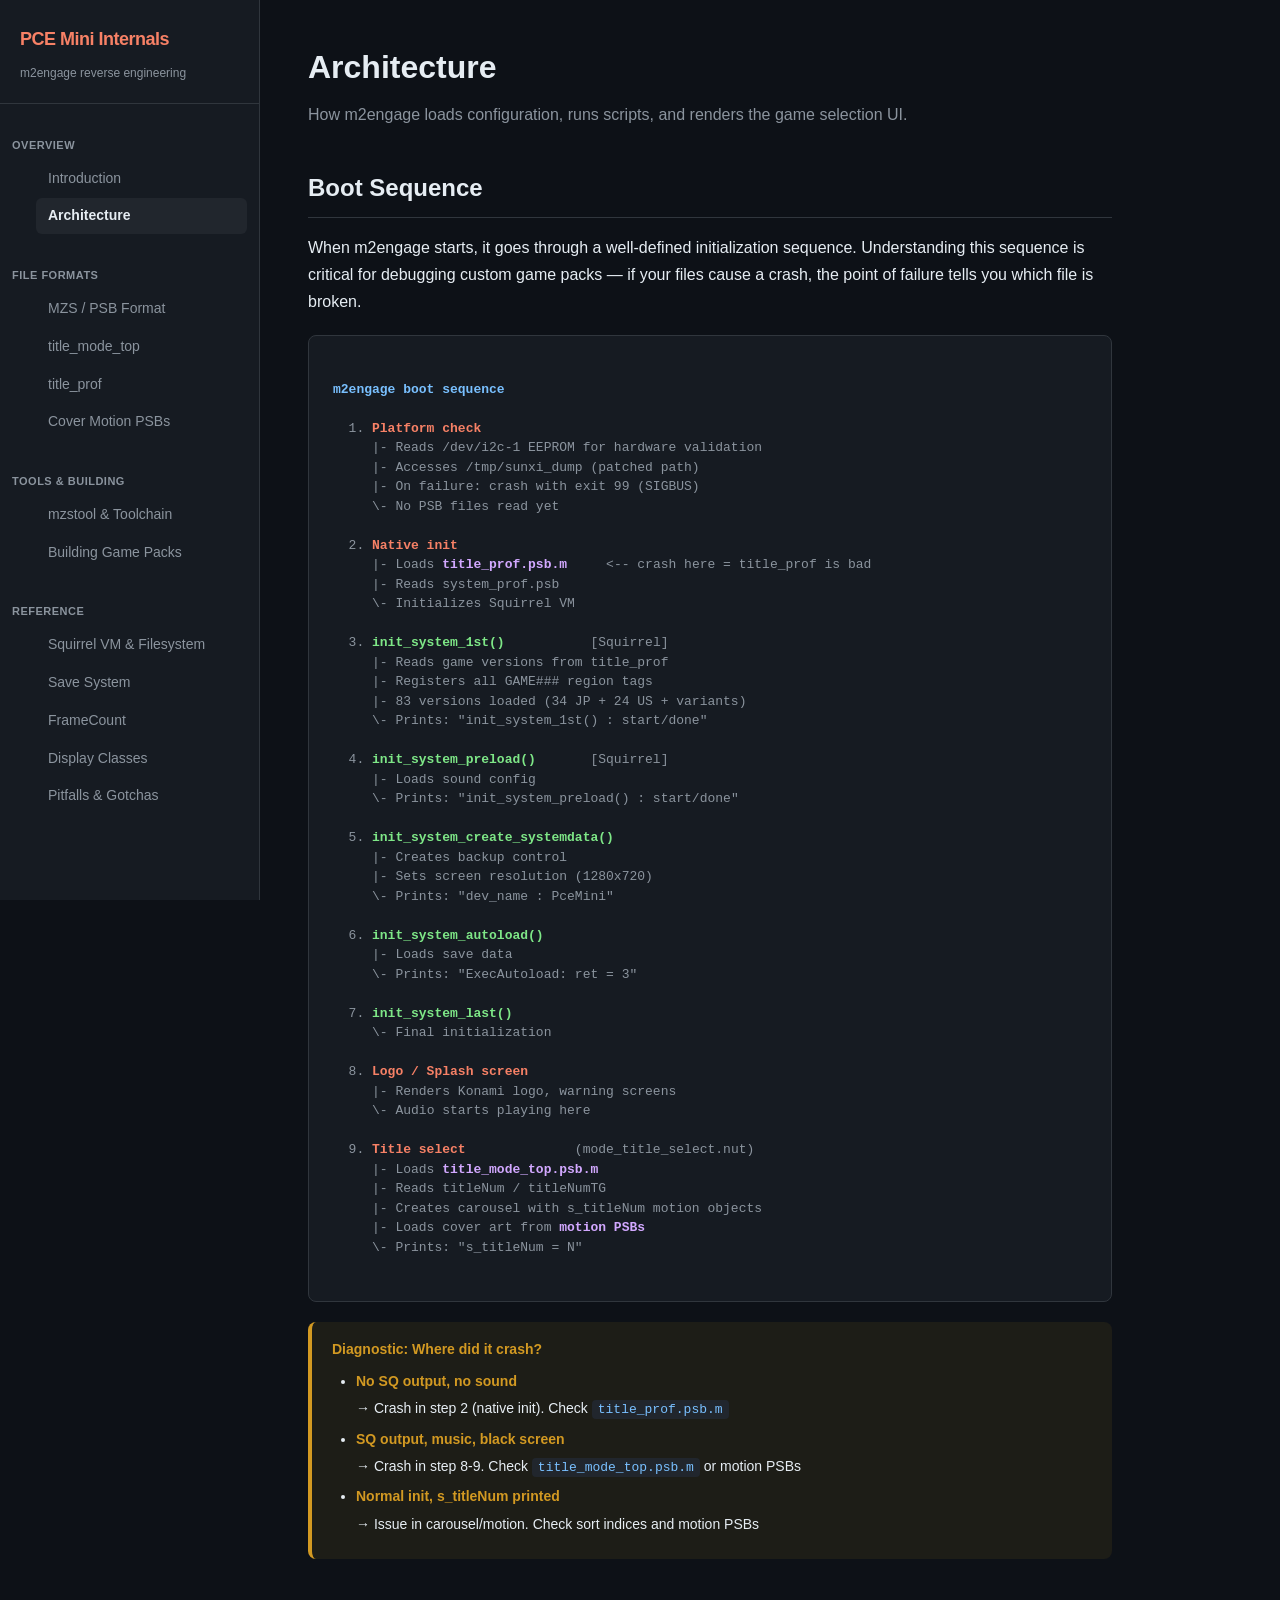
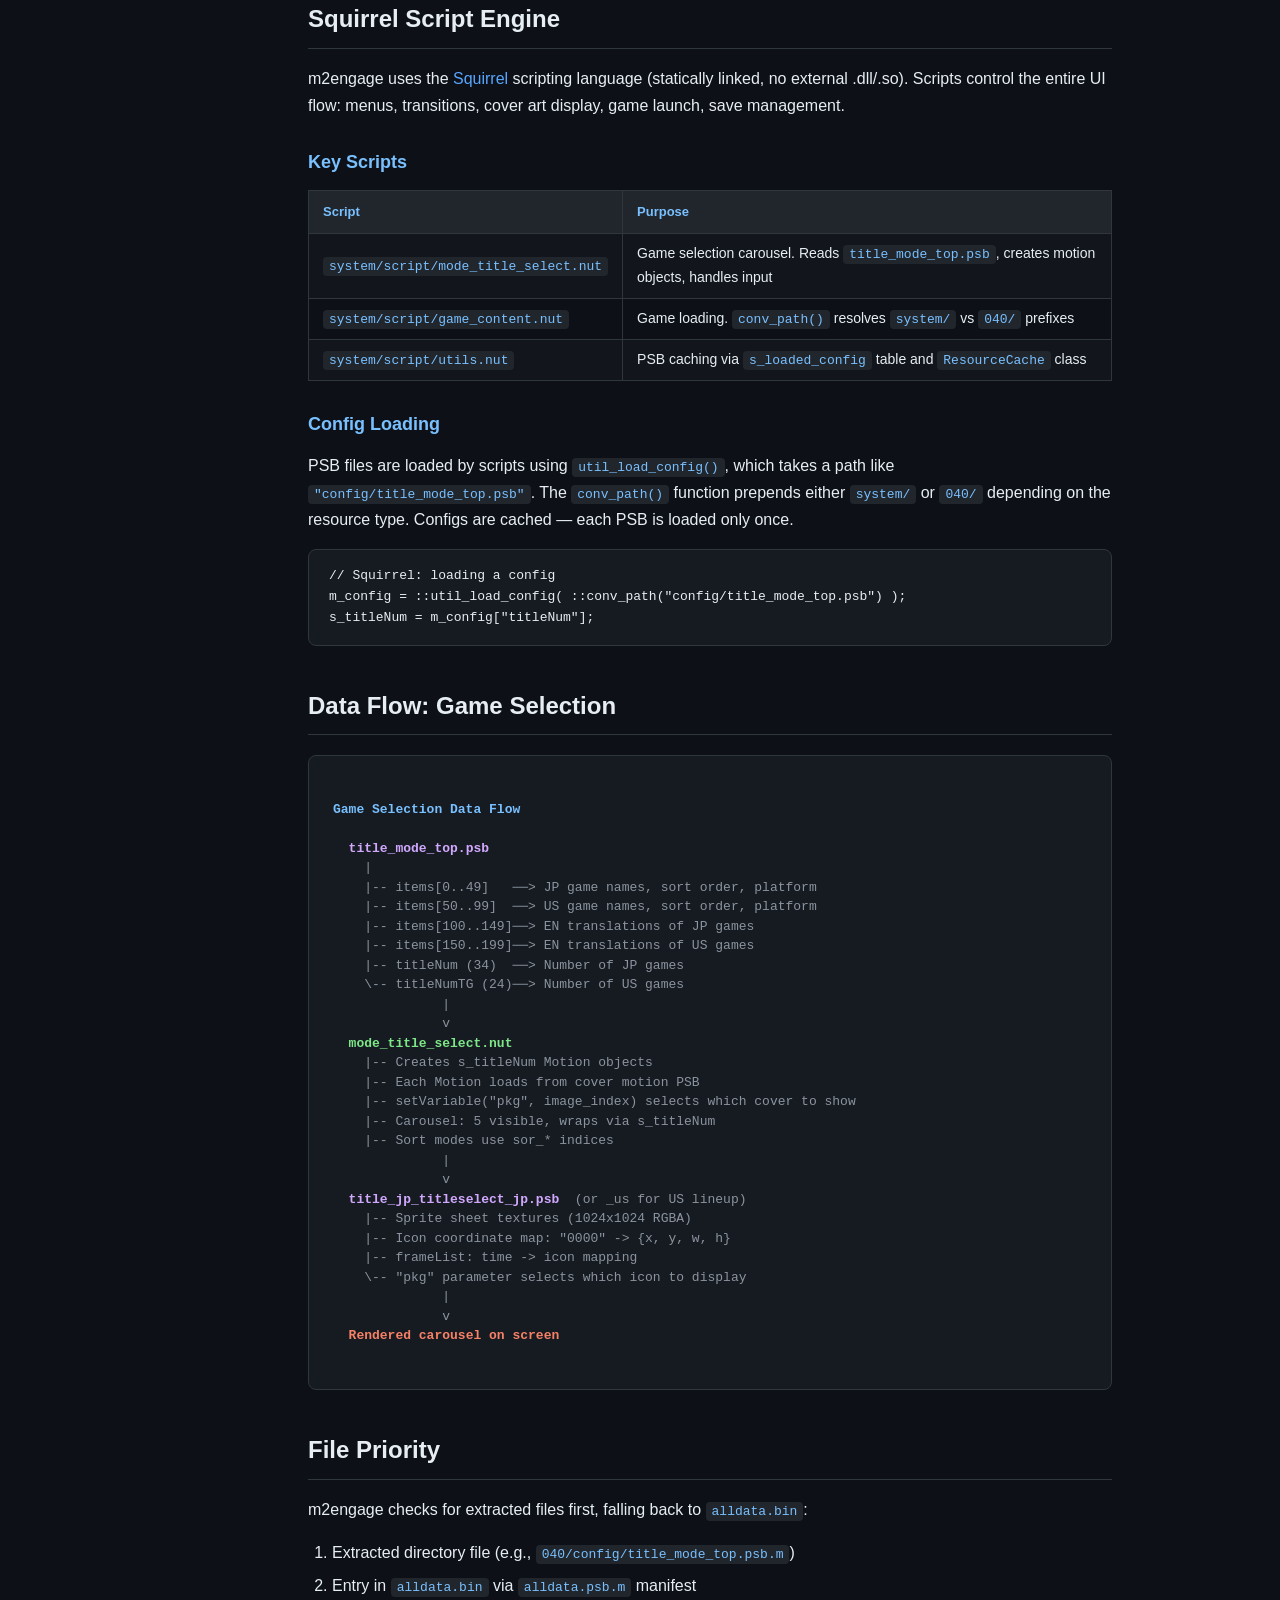
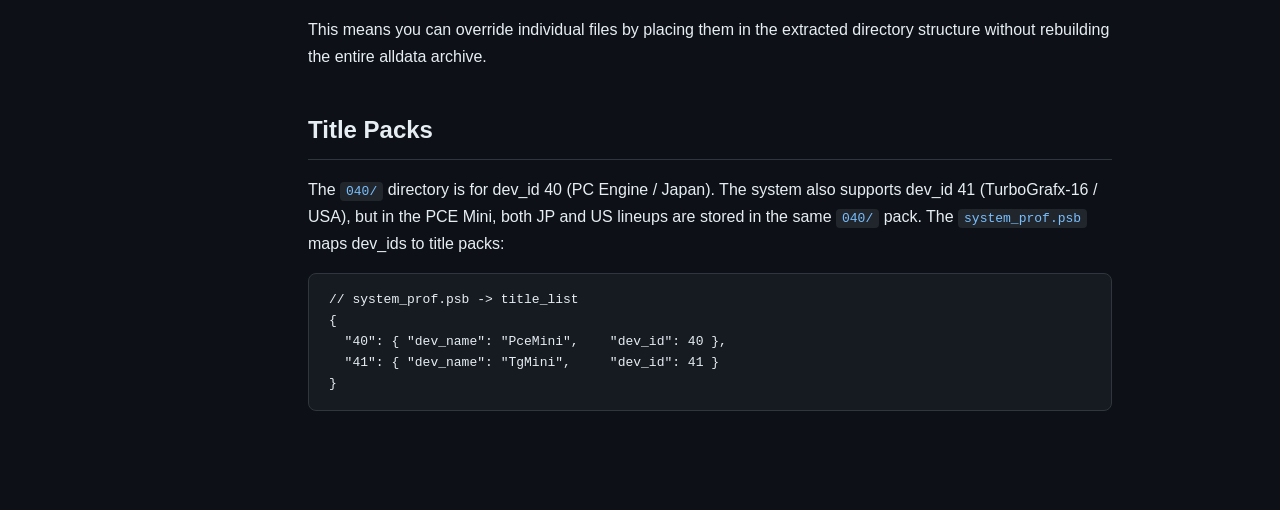
==== architecture.html @ 925ff39e "Initial commit: PC Engine Mini technical documentation" ====
<!DOCTYPE html>
<html lang="en">
<head>
  <meta charset="UTF-8">
  <meta name="viewport" content="width=device-width, initial-scale=1.0">
  <title>Architecture - PCE Mini Internals</title>
  <link rel="stylesheet" href="style.css">
</head>
<body>
  <nav>
    <div class="logo">
      <h1>PCE Mini Internals</h1>
      <div class="subtitle">m2engage reverse engineering</div>
    </div>
    <div class="section-label">Overview</div>
    <ul>
      <li><a href="index.html">Introduction</a></li>
      <li><a href="architecture.html" class="active">Architecture</a></li>
    </ul>
    <div class="section-label">File Formats</div>
    <ul>
      <li><a href="mzs-format.html">MZS / PSB Format</a></li>
      <li><a href="title-mode-top.html">title_mode_top</a></li>
      <li><a href="title-prof.html">title_prof</a></li>
      <li><a href="cover-motion.html">Cover Motion PSBs</a></li>
    </ul>
    <div class="section-label">Tools &amp; Building</div>
    <ul>
      <li><a href="tools.html">mzstool &amp; Toolchain</a></li>
      <li><a href="building.html">Building Game Packs</a></li>
    </ul>
    <div class="section-label">Reference</div>
    <ul>
      <li><a href="squirrel-vm.html">Squirrel VM &amp; Filesystem</a></li>
      <li><a href="save-system.html">Save System</a></li>
      <li><a href="framecount.html">FrameCount</a></li>
      <li><a href="display-classes.html">Display Classes</a></li>
      <li><a href="pitfalls.html">Pitfalls &amp; Gotchas</a></li>
    </ul>
  </nav>

  <main>
    <h1>Architecture</h1>
    <p class="page-desc">
      How m2engage loads configuration, runs scripts, and renders the game selection UI.
    </p>

    <h2>Boot Sequence</h2>
    <p>
      When m2engage starts, it goes through a well-defined initialization sequence.
      Understanding this sequence is critical for debugging custom game packs &mdash;
      if your files cause a crash, the point of failure tells you which file is broken.
    </p>

    <div class="diagram">
<span class="hl-blue">m2engage boot sequence</span>

  1. <span class="highlight">Platform check</span>
     |- Reads /dev/i2c-1 EEPROM for hardware validation
     |- Accesses /tmp/sunxi_dump (patched path)
     |- On failure: crash with exit 99 (SIGBUS)
     \- <span class="hl-dim">No PSB files read yet</span>

  2. <span class="highlight">Native init</span>
     |- Loads <span class="hl-purple">title_prof.psb.m</span>     <span class="hl-dim">&lt;-- crash here = title_prof is bad</span>
     |- Reads system_prof.psb
     \- Initializes Squirrel VM

  3. <span class="hl-green">init_system_1st()</span>           <span class="hl-dim">[Squirrel]</span>
     |- Reads game versions from title_prof
     |- Registers all GAME### region tags
     |- 83 versions loaded (34 JP + 24 US + variants)
     \- <span class="hl-dim">Prints: "init_system_1st() : start/done"</span>

  4. <span class="hl-green">init_system_preload()</span>       <span class="hl-dim">[Squirrel]</span>
     |- Loads sound config
     \- <span class="hl-dim">Prints: "init_system_preload() : start/done"</span>

  5. <span class="hl-green">init_system_create_systemdata()</span>
     |- Creates backup control
     |- Sets screen resolution (1280x720)
     \- <span class="hl-dim">Prints: "dev_name : PceMini"</span>

  6. <span class="hl-green">init_system_autoload()</span>
     |- Loads save data
     \- <span class="hl-dim">Prints: "ExecAutoload: ret = 3"</span>

  7. <span class="hl-green">init_system_last()</span>
     \- Final initialization

  8. <span class="highlight">Logo / Splash screen</span>
     |- Renders Konami logo, warning screens
     \- <span class="hl-dim">Audio starts playing here</span>

  9. <span class="highlight">Title select</span>              <span class="hl-dim">(mode_title_select.nut)</span>
     |- Loads <span class="hl-purple">title_mode_top.psb.m</span>
     |- Reads titleNum / titleNumTG
     |- Creates carousel with s_titleNum motion objects
     |- Loads cover art from <span class="hl-purple">motion PSBs</span>
     \- <span class="hl-dim">Prints: "s_titleNum = N"</span>
    </div>

    <div class="box box-warning">
      <strong>Diagnostic: Where did it crash?</strong>
      <ul style="margin-top:8px; margin-bottom:0">
        <li><strong>No SQ output, no sound</strong> &rarr; Crash in step 2 (native init). Check <code>title_prof.psb.m</code></li>
        <li><strong>SQ output, music, black screen</strong> &rarr; Crash in step 8-9. Check <code>title_mode_top.psb.m</code> or motion PSBs</li>
        <li><strong>Normal init, s_titleNum printed</strong> &rarr; Issue in carousel/motion. Check sort indices and motion PSBs</li>
      </ul>
    </div>

    <h2>Squirrel Script Engine</h2>
    <p>
      m2engage uses the <a href="http://squirrel-lang.org/">Squirrel</a> scripting language
      (statically linked, no external .dll/.so). Scripts control the entire UI flow:
      menus, transitions, cover art display, game launch, save management.
    </p>

    <h3>Key Scripts</h3>
    <table>
      <tr><th>Script</th><th>Purpose</th></tr>
      <tr>
        <td><code>system/script/mode_title_select.nut</code></td>
        <td>Game selection carousel. Reads <code>title_mode_top.psb</code>, creates motion objects, handles input</td>
      </tr>
      <tr>
        <td><code>system/script/game_content.nut</code></td>
        <td>Game loading. <code>conv_path()</code> resolves <code>system/</code> vs <code>040/</code> prefixes</td>
      </tr>
      <tr>
        <td><code>system/script/utils.nut</code></td>
        <td>PSB caching via <code>s_loaded_config</code> table and <code>ResourceCache</code> class</td>
      </tr>
    </table>

    <h3>Config Loading</h3>
    <p>
      PSB files are loaded by scripts using <code>util_load_config()</code>, which takes
      a path like <code>"config/title_mode_top.psb"</code>. The <code>conv_path()</code>
      function prepends either <code>system/</code> or <code>040/</code> depending on
      the resource type. Configs are cached &mdash; each PSB is loaded only once.
    </p>
    <pre><code>// Squirrel: loading a config
m_config = ::util_load_config( ::conv_path("config/title_mode_top.psb") );
s_titleNum = m_config["titleNum"];</code></pre>

    <h2>Data Flow: Game Selection</h2>

    <div class="diagram">
<span class="hl-blue">Game Selection Data Flow</span>

  <span class="hl-purple">title_mode_top.psb</span>
    |
    |-- items[0..49]   ──> JP game names, sort order, platform
    |-- items[50..99]  ──> US game names, sort order, platform
    |-- items[100..149]──> EN translations of JP games
    |-- items[150..199]──> EN translations of US games
    |-- titleNum (34)  ──> Number of JP games
    \-- titleNumTG (24)──> Number of US games
              |
              v
  <span class="hl-green">mode_title_select.nut</span>
    |-- Creates s_titleNum Motion objects
    |-- Each Motion loads from cover motion PSB
    |-- setVariable("pkg", image_index) selects which cover to show
    |-- Carousel: 5 visible, wraps via s_titleNum
    |-- Sort modes use sor_* indices
              |
              v
  <span class="hl-purple">title_jp_titleselect_jp.psb</span>  (or _us for US lineup)
    |-- Sprite sheet textures (1024x1024 RGBA)
    |-- Icon coordinate map: "0000" -> {x, y, w, h}
    |-- frameList: time -> icon mapping
    \-- "pkg" parameter selects which icon to display
              |
              v
  <span class="highlight">Rendered carousel on screen</span>
    </div>

    <h2>File Priority</h2>
    <p>
      m2engage checks for extracted files first, falling back to <code>alldata.bin</code>:
    </p>
    <ol>
      <li>Extracted directory file (e.g., <code>040/config/title_mode_top.psb.m</code>)</li>
      <li>Entry in <code>alldata.bin</code> via <code>alldata.psb.m</code> manifest</li>
    </ol>
    <p>
      This means you can override individual files by placing them in the extracted directory
      structure without rebuilding the entire alldata archive.
    </p>

    <h2>Title Packs</h2>
    <p>
      The <code>040/</code> directory is for dev_id 40 (PC Engine / Japan). The system
      also supports dev_id 41 (TurboGrafx-16 / USA), but in the PCE Mini, both JP and US
      lineups are stored in the same <code>040/</code> pack. The <code>system_prof.psb</code>
      maps dev_ids to title packs:
    </p>
    <pre><code>// system_prof.psb -> title_list
{
  "40": { "dev_name": "PceMini",    "dev_id": 40 },
  "41": { "dev_name": "TgMini",     "dev_id": 41 }
}</code></pre>
  </main>
</body>
</html>
---- style.css ----
/* === PCE Mini Internals Documentation === */

:root {
  --bg: #0d1117;
  --bg-secondary: #161b22;
  --bg-tertiary: #21262d;
  --border: #30363d;
  --text: #e6edf3;
  --text-muted: #8b949e;
  --accent: #f78166;
  --accent2: #7ee787;
  --accent3: #79c0ff;
  --accent4: #d2a8ff;
  --link: #58a6ff;
  --warning: #d29922;
  --danger: #f85149;
  --success: #3fb950;
  --pce-red: #e44;
  --pce-orange: #f78166;
}

* { box-sizing: border-box; margin: 0; padding: 0; }

body {
  font-family: -apple-system, BlinkMacSystemFont, 'Segoe UI', Helvetica, Arial, sans-serif;
  background: var(--bg);
  color: var(--text);
  line-height: 1.7;
  display: flex;
  min-height: 100vh;
}

/* --- Navigation --- */
nav {
  position: fixed;
  top: 0;
  left: 0;
  width: 260px;
  height: 100vh;
  background: var(--bg-secondary);
  border-right: 1px solid var(--border);
  padding: 24px 0;
  overflow-y: auto;
  z-index: 100;
}

nav .logo {
  padding: 0 20px 20px;
  border-bottom: 1px solid var(--border);
  margin-bottom: 16px;
}

nav .logo h1 {
  font-size: 18px;
  color: var(--accent);
  font-weight: 700;
  letter-spacing: -0.5px;
}

nav .logo .subtitle {
  font-size: 12px;
  color: var(--text-muted);
  margin-top: 4px;
}

nav ul {
  list-style: none;
  padding: 0 12px;
}

nav ul li {
  margin-bottom: 2px;
}

nav ul li a {
  display: block;
  padding: 6px 12px;
  color: var(--text-muted);
  text-decoration: none;
  font-size: 14px;
  border-radius: 6px;
  transition: all 0.15s;
}

nav ul li a:hover {
  color: var(--text);
  background: var(--bg-tertiary);
}

nav ul li a.active {
  color: var(--text);
  background: var(--bg-tertiary);
  font-weight: 600;
}

nav .section-label {
  font-size: 11px;
  font-weight: 700;
  text-transform: uppercase;
  color: var(--text-muted);
  padding: 16px 12px 6px;
  letter-spacing: 0.5px;
}

/* --- Main Content --- */
main {
  margin-left: 260px;
  flex: 1;
  max-width: 900px;
  padding: 40px 48px 80px;
}

h1 {
  font-size: 32px;
  font-weight: 700;
  margin-bottom: 8px;
  color: var(--text);
}

h1 .tag {
  display: inline-block;
  font-size: 12px;
  padding: 2px 8px;
  border-radius: 12px;
  background: var(--accent);
  color: var(--bg);
  vertical-align: middle;
  margin-left: 8px;
  font-weight: 600;
}

.page-desc {
  color: var(--text-muted);
  font-size: 16px;
  margin-bottom: 32px;
  line-height: 1.6;
}

h2 {
  font-size: 24px;
  font-weight: 600;
  margin-top: 40px;
  margin-bottom: 16px;
  padding-bottom: 8px;
  border-bottom: 1px solid var(--border);
  color: var(--text);
}

h3 {
  font-size: 18px;
  font-weight: 600;
  margin-top: 28px;
  margin-bottom: 12px;
  color: var(--accent3);
}

h4 {
  font-size: 15px;
  font-weight: 600;
  margin-top: 20px;
  margin-bottom: 8px;
  color: var(--accent4);
}

p {
  margin-bottom: 16px;
  color: var(--text);
}

a { color: var(--link); text-decoration: none; }
a:hover { text-decoration: underline; }

/* --- Code --- */
code {
  font-family: 'SF Mono', 'Fira Code', 'Cascadia Code', monospace;
  background: var(--bg-tertiary);
  padding: 2px 6px;
  border-radius: 4px;
  font-size: 13px;
  color: var(--accent3);
}

pre {
  background: var(--bg-secondary);
  border: 1px solid var(--border);
  border-radius: 8px;
  padding: 16px 20px;
  margin-bottom: 20px;
  overflow-x: auto;
  font-size: 13px;
  line-height: 1.6;
}

pre code {
  background: none;
  padding: 0;
  color: var(--text);
}

/* --- Tables --- */
table {
  width: 100%;
  border-collapse: collapse;
  margin-bottom: 24px;
  font-size: 14px;
}

th {
  background: var(--bg-tertiary);
  border: 1px solid var(--border);
  padding: 10px 14px;
  text-align: left;
  font-weight: 600;
  color: var(--accent3);
  font-size: 13px;
}

td {
  border: 1px solid var(--border);
  padding: 8px 14px;
  color: var(--text);
}

tr:nth-child(even) td {
  background: rgba(255,255,255,0.02);
}

tr.highlight-row td {
  background: rgba(248, 81, 73, 0.1);
  font-weight: 600;
}

/* --- Diagrams / Illustrations --- */
.diagram {
  background: var(--bg-secondary);
  border: 1px solid var(--border);
  border-radius: 8px;
  padding: 24px;
  margin: 20px 0;
  overflow-x: auto;
  white-space: pre-wrap;
  font-family: 'SF Mono', monospace;
  font-size: 13px;
  line-height: 1.5;
  color: var(--text-muted);
}

.diagram .highlight { color: var(--accent); font-weight: 700; }
.diagram .hl-green { color: var(--accent2); font-weight: 700; }
.diagram .hl-blue { color: var(--accent3); font-weight: 700; }
.diagram .hl-purple { color: var(--accent4); font-weight: 700; }
.diagram .hl-dim { color: var(--text-muted); }

/* --- Info boxes --- */
.box {
  border-radius: 8px;
  padding: 16px 20px;
  margin: 20px 0;
  border-left: 4px solid;
  font-size: 14px;
}

.box-info {
  background: rgba(56, 139, 253, 0.08);
  border-color: var(--accent3);
}

.box-warning {
  background: rgba(210, 169, 34, 0.08);
  border-color: var(--warning);
}

.box-danger {
  background: rgba(248, 81, 73, 0.08);
  border-color: var(--danger);
}

.box-success {
  background: rgba(63, 185, 80, 0.08);
  border-color: var(--success);
}

.box strong {
  display: block;
  margin-bottom: 4px;
}

.box-warning strong { color: var(--warning); }
.box-danger strong { color: var(--danger); }
.box-info strong { color: var(--accent3); }
.box-success strong { color: var(--success); }

/* --- Lists --- */
ul, ol {
  margin: 0 0 16px 24px;
}

li {
  margin-bottom: 6px;
}

/* --- Inline badges --- */
.badge {
  display: inline-block;
  font-size: 11px;
  font-weight: 600;
  padding: 1px 7px;
  border-radius: 10px;
  vertical-align: middle;
}

.badge-jp { background: #e44; color: #fff; }
.badge-us { background: #38a; color: #fff; }
.badge-en { background: #7a5; color: #fff; }
.badge-dummy { background: var(--bg-tertiary); color: var(--text-muted); border: 1px solid var(--border); }
.badge-file { background: var(--accent4); color: var(--bg); }
.badge-key { background: var(--accent); color: var(--bg); }

/* --- Grid layout for cards --- */
.card-grid {
  display: grid;
  grid-template-columns: 1fr 1fr;
  gap: 16px;
  margin: 20px 0;
}

.card {
  background: var(--bg-secondary);
  border: 1px solid var(--border);
  border-radius: 8px;
  padding: 16px 20px;
}

.card h4 {
  margin-top: 0;
  margin-bottom: 8px;
}

.card p {
  font-size: 13px;
  color: var(--text-muted);
  margin-bottom: 0;
}

/* --- SVG diagrams --- */
svg text {
  font-family: 'SF Mono', monospace;
  font-size: 12px;
}

/* --- Responsive --- */
@media (max-width: 900px) {
  nav { display: none; }
  main { margin-left: 0; padding: 24px; }
  .card-grid { grid-template-columns: 1fr; }
}
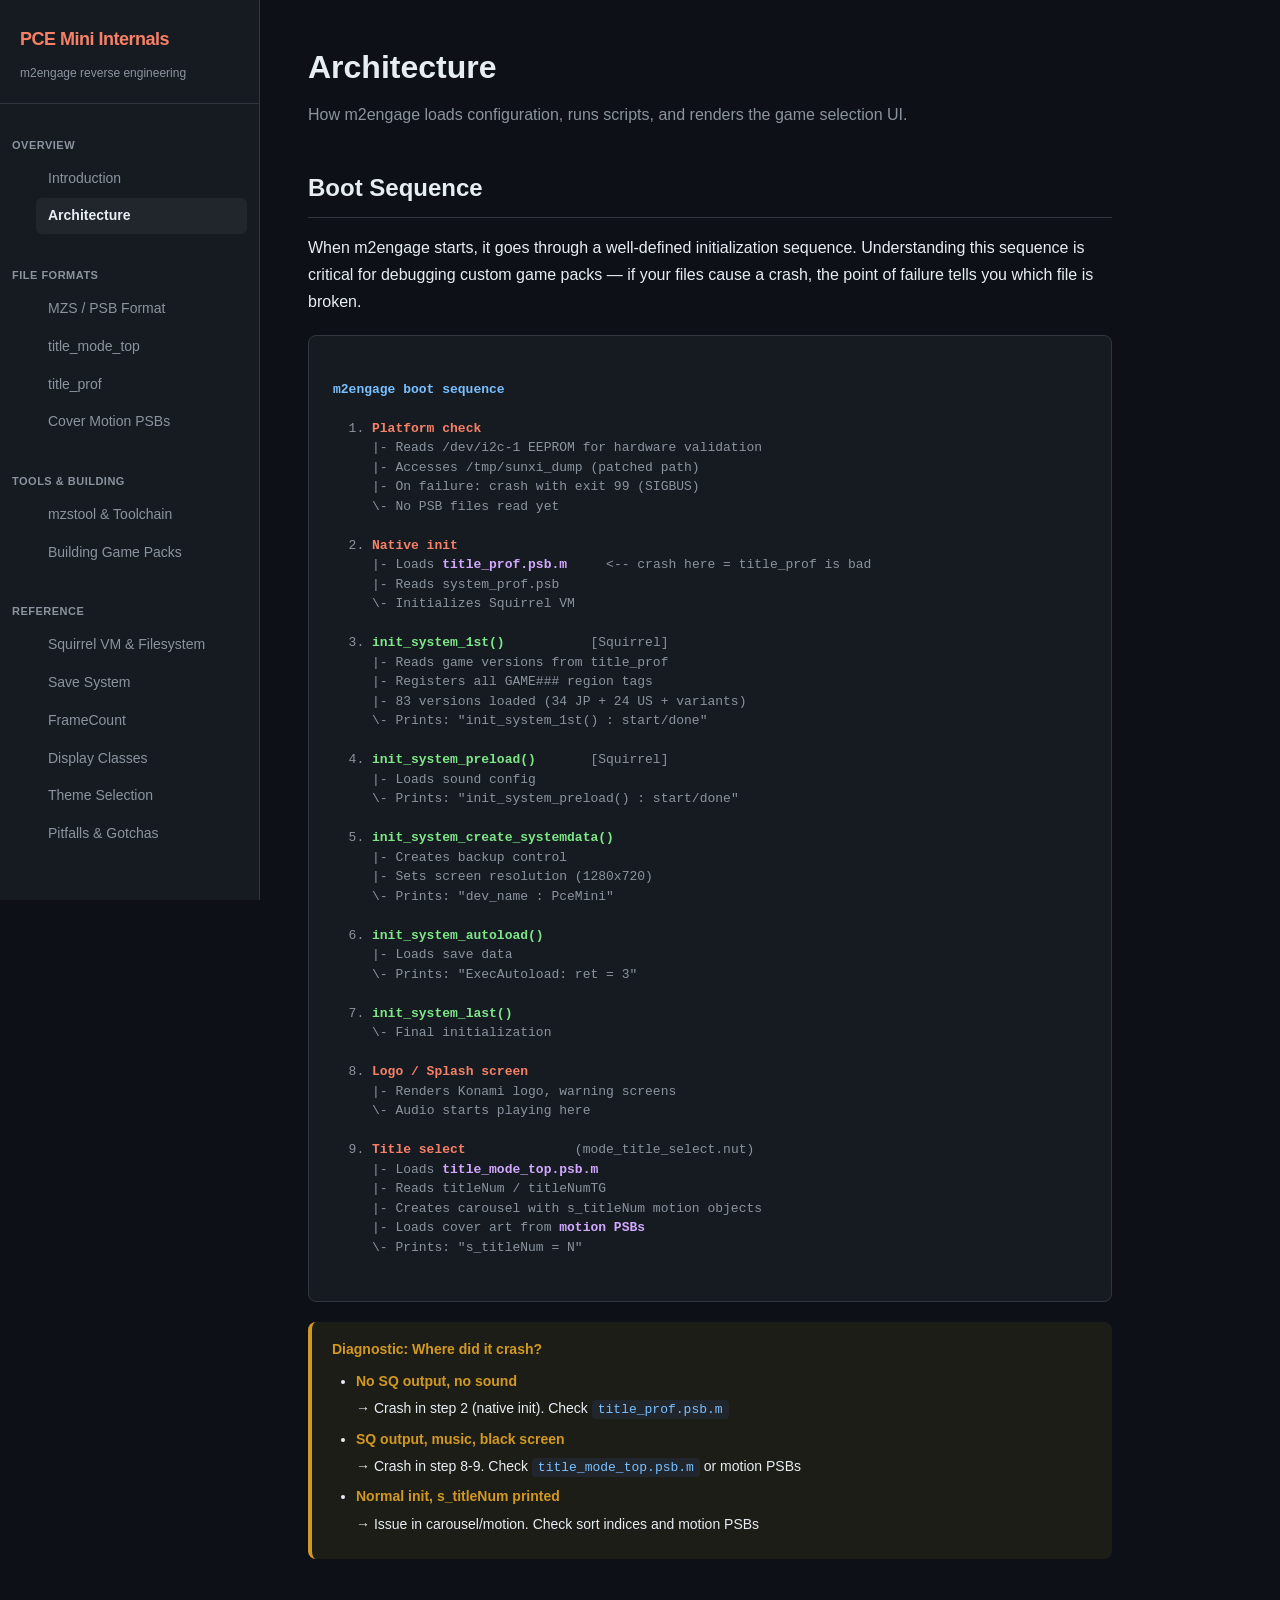
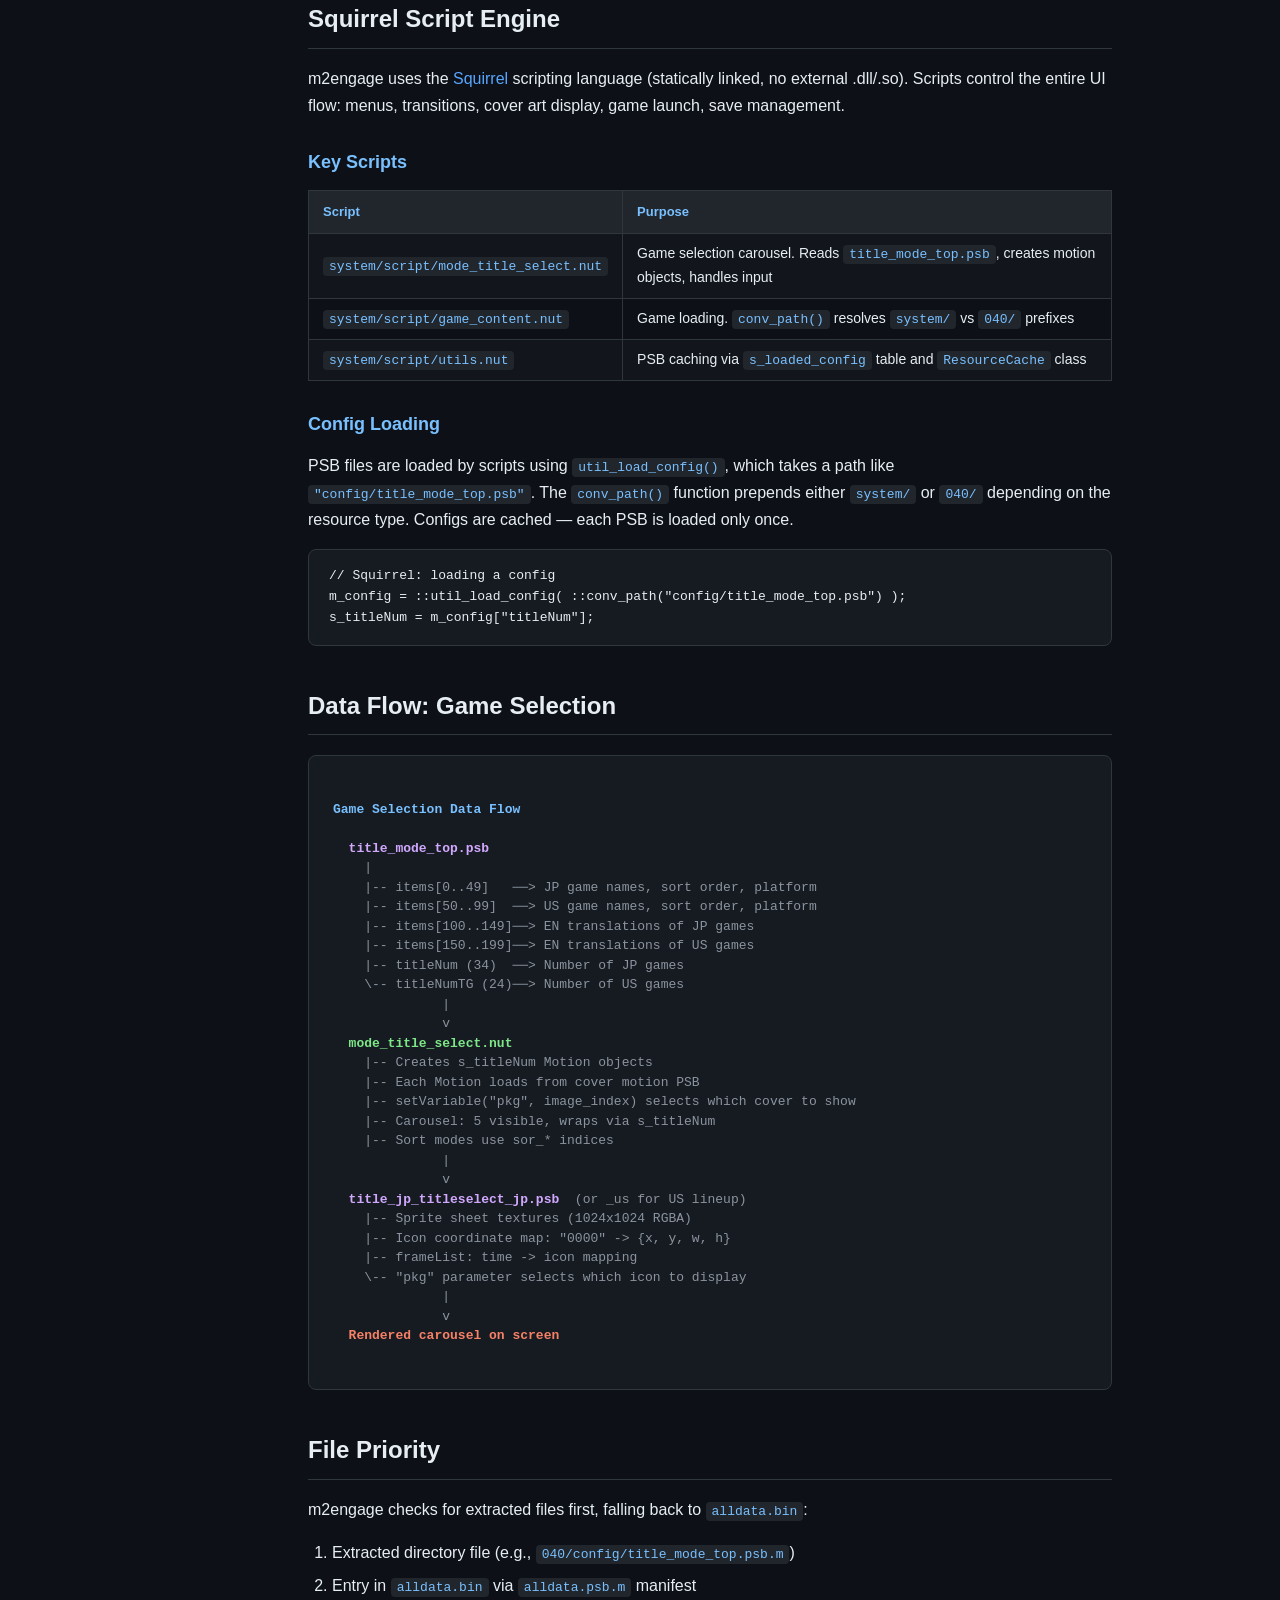
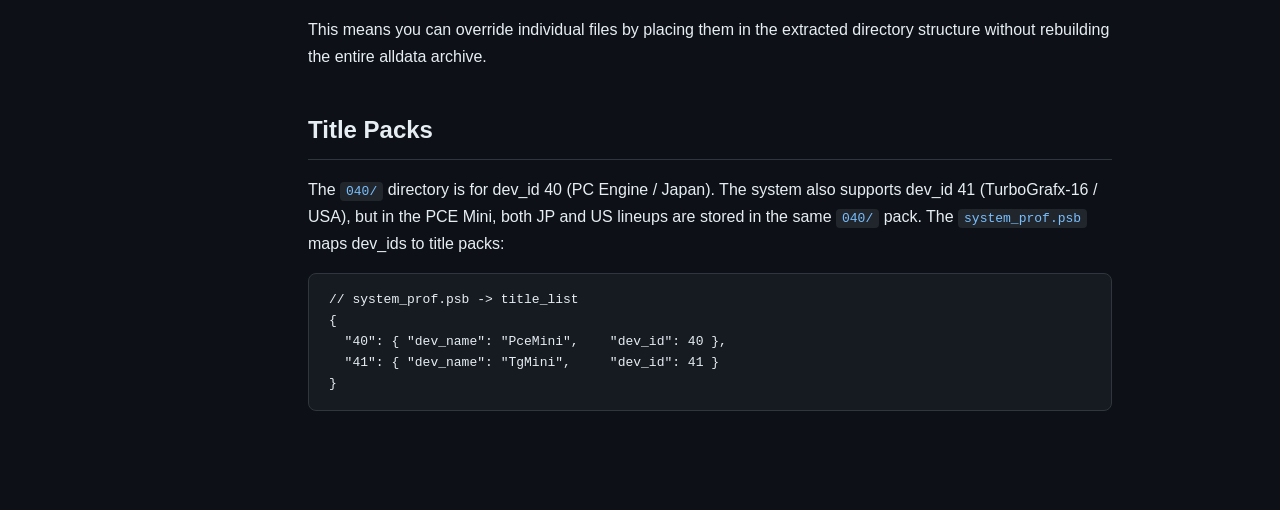
==== commit 7879236e: "Add Theme Selection documentation page New page covering the PC Engine vs CoreGrafx frame/theme mech" ====
--- a/architecture.html
+++ b/architecture.html
@@ -35,6 +35,7 @@
       <li><a href="save-system.html">Save System</a></li>
       <li><a href="framecount.html">FrameCount</a></li>
       <li><a href="display-classes.html">Display Classes</a></li>
+      <li><a href="theme.html">Theme Selection</a></li>
       <li><a href="pitfalls.html">Pitfalls &amp; Gotchas</a></li>
     </ul>
   </nav>
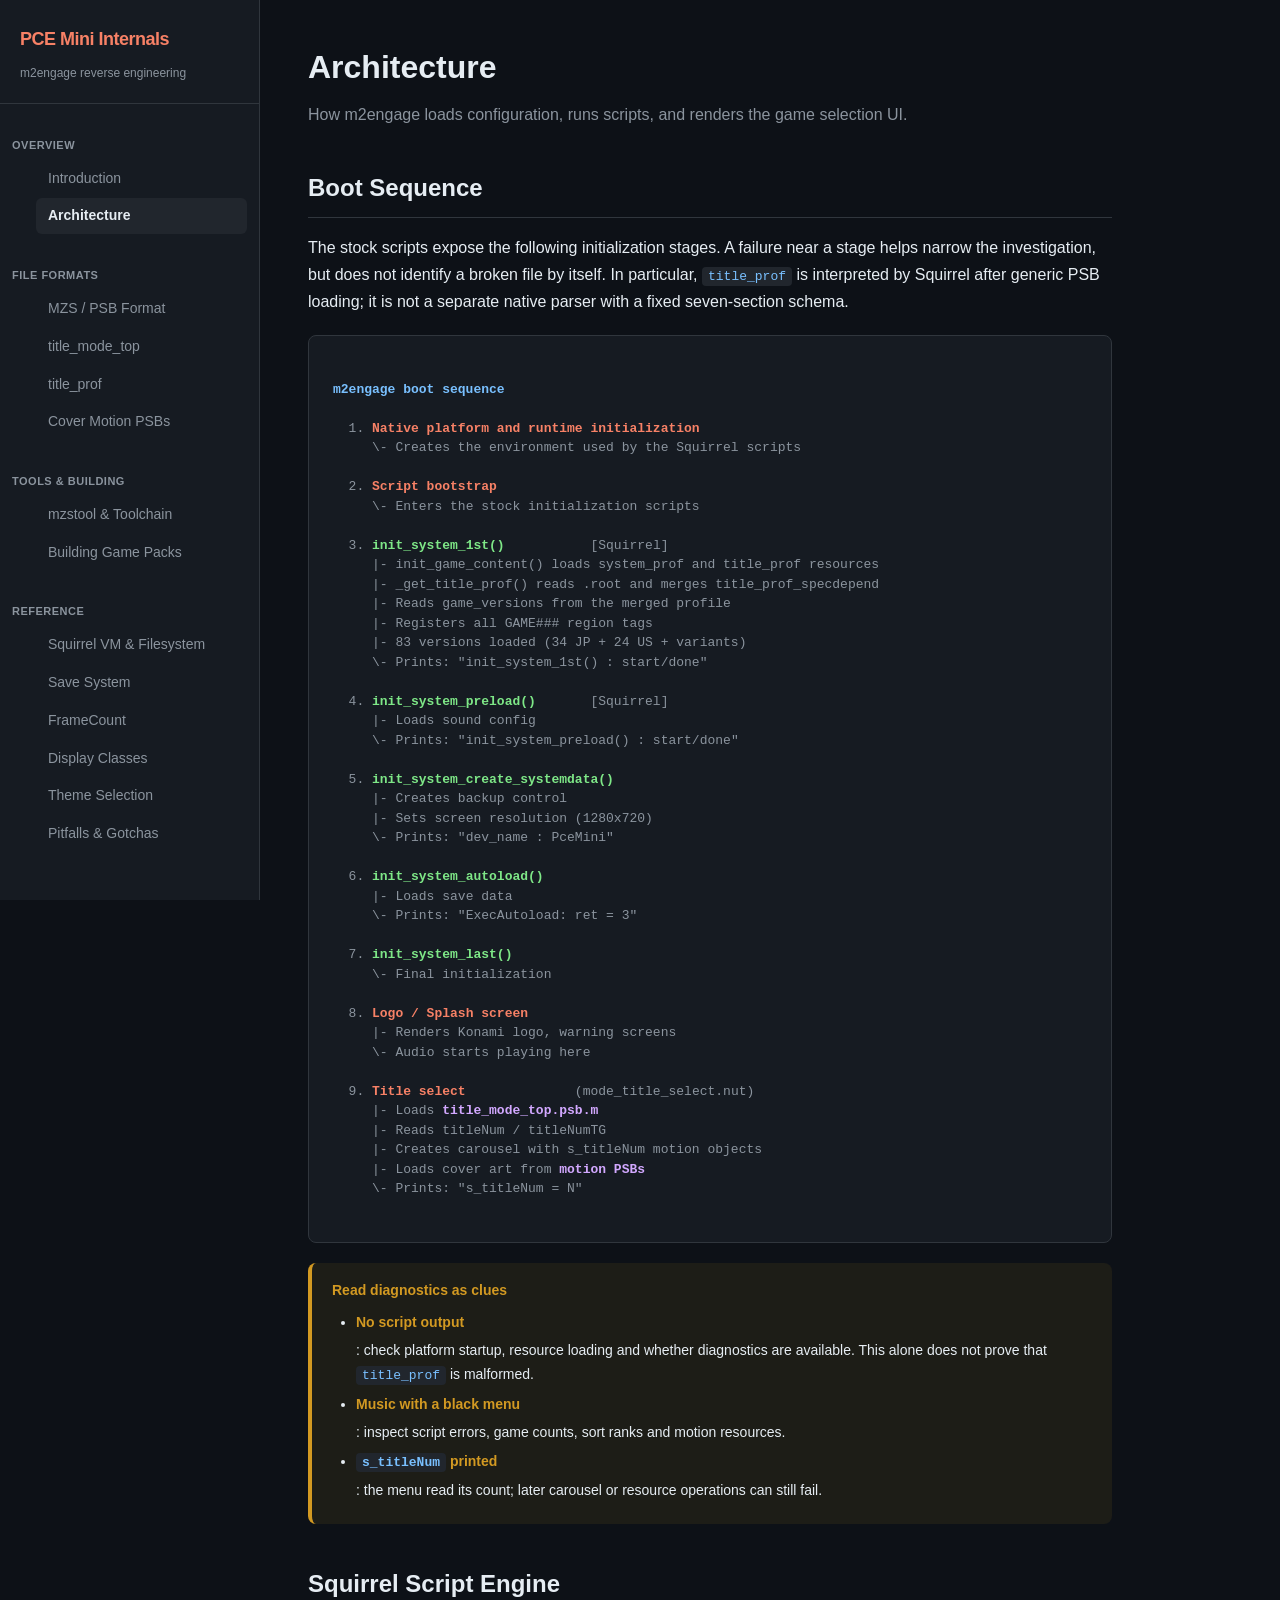
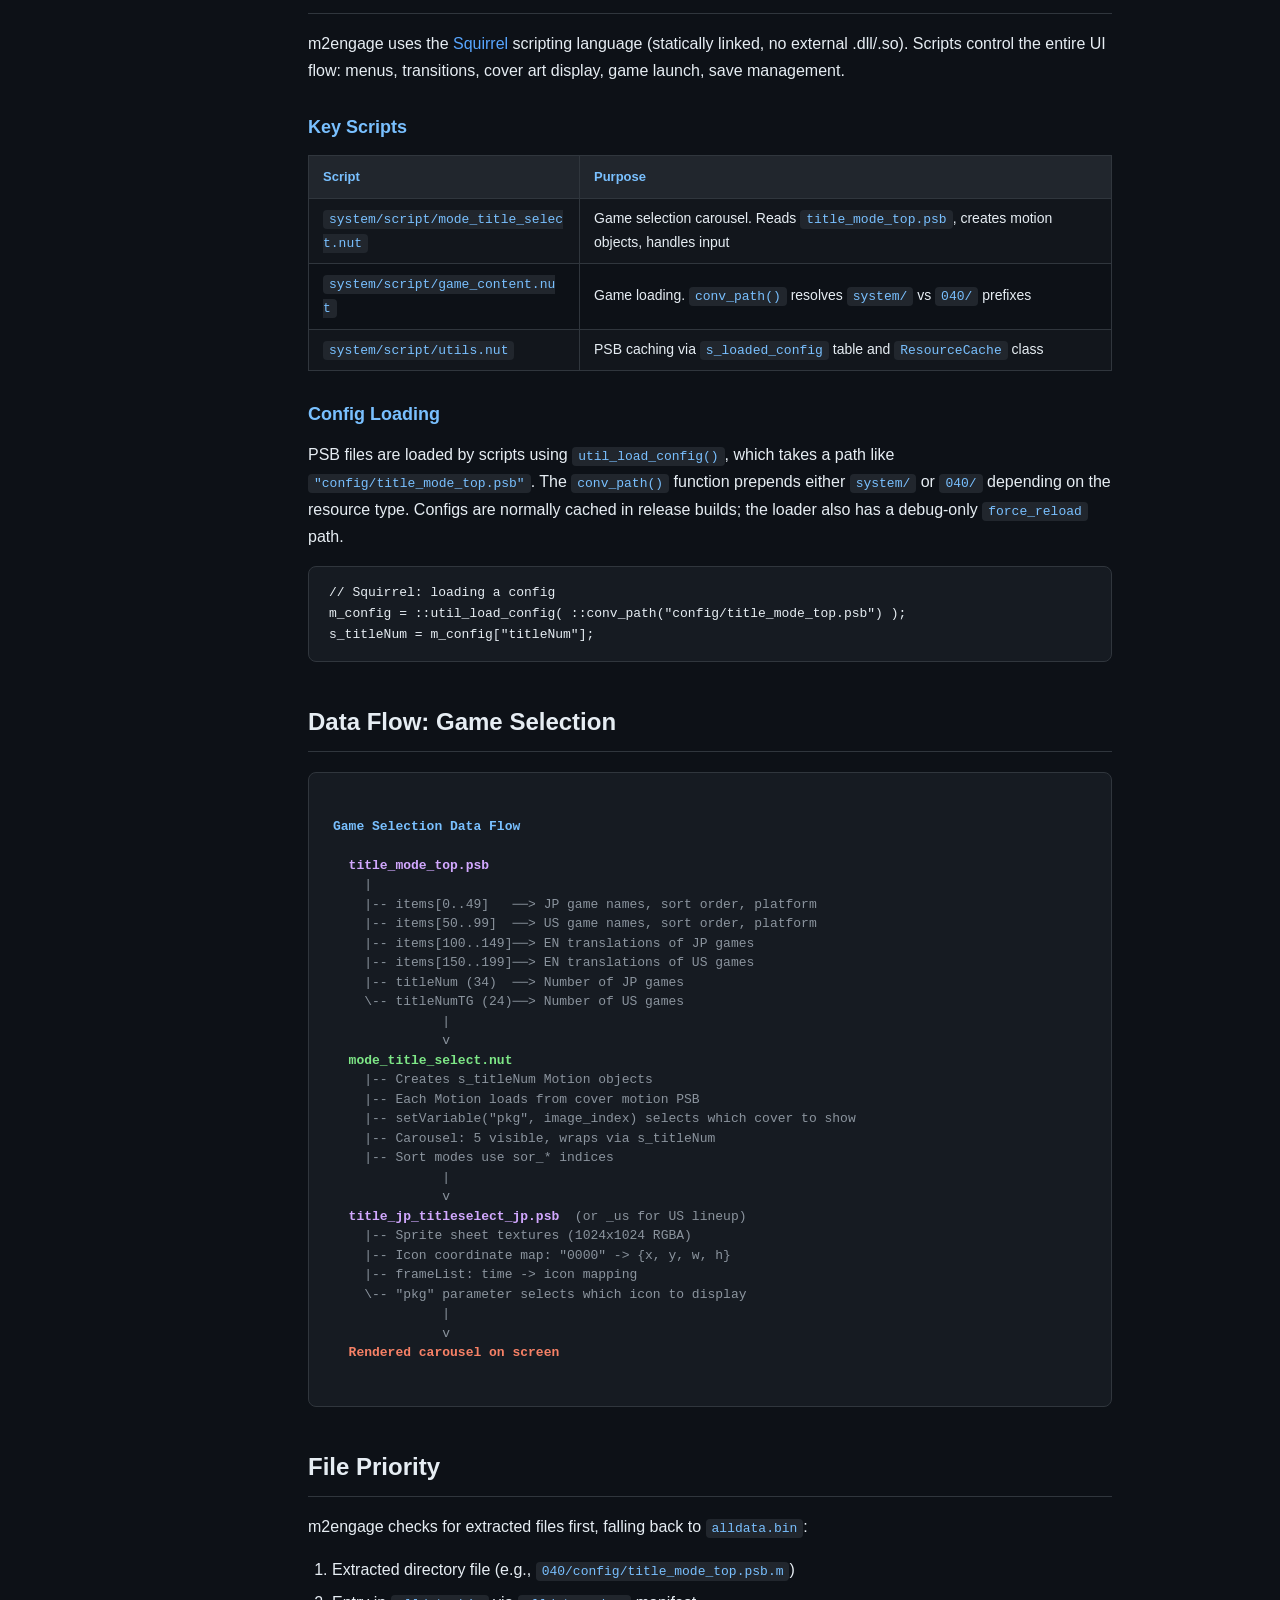
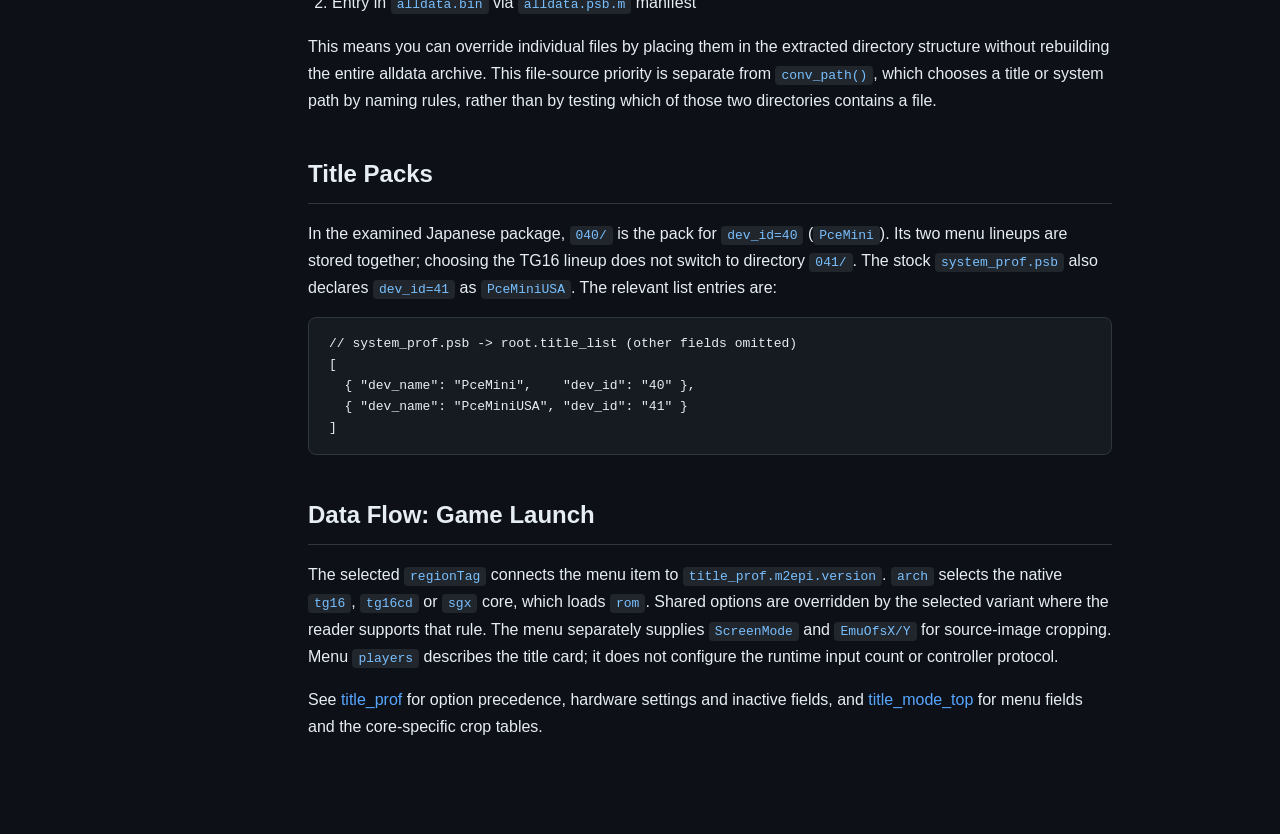
==== commit 8e78eac8: "Correct stock m2engage documentation and expand game parameter reference" ====
--- a/architecture.html
+++ b/architecture.html
@@ -48,27 +48,25 @@
 
     <h2>Boot Sequence</h2>
     <p>
-      When m2engage starts, it goes through a well-defined initialization sequence.
-      Understanding this sequence is critical for debugging custom game packs &mdash;
-      if your files cause a crash, the point of failure tells you which file is broken.
+      The stock scripts expose the following initialization stages. A failure near a
+      stage helps narrow the investigation, but does not identify a broken file by itself.
+      In particular, <code>title_prof</code> is interpreted by Squirrel after generic PSB
+      loading; it is not a separate native parser with a fixed seven-section schema.
     </p>
 
     <div class="diagram">
 <span class="hl-blue">m2engage boot sequence</span>
 
-  1. <span class="highlight">Platform check</span>
-     |- Reads /dev/i2c-1 EEPROM for hardware validation
-     |- Accesses /tmp/sunxi_dump (patched path)
-     |- On failure: crash with exit 99 (SIGBUS)
-     \- <span class="hl-dim">No PSB files read yet</span>
-
-  2. <span class="highlight">Native init</span>
-     |- Loads <span class="hl-purple">title_prof.psb.m</span>     <span class="hl-dim">&lt;-- crash here = title_prof is bad</span>
-     |- Reads system_prof.psb
-     \- Initializes Squirrel VM
+  1. <span class="highlight">Native platform and runtime initialization</span>
+     \- Creates the environment used by the Squirrel scripts
+
+  2. <span class="highlight">Script bootstrap</span>
+     \- Enters the stock initialization scripts
 
   3. <span class="hl-green">init_system_1st()</span>           <span class="hl-dim">[Squirrel]</span>
-     |- Reads game versions from title_prof
+     |- init_game_content() loads system_prof and title_prof resources
+     |- _get_title_prof() reads .root and merges title_prof_specdepend
+     |- Reads game_versions from the merged profile
      |- Registers all GAME### region tags
      |- 83 versions loaded (34 JP + 24 US + variants)
      \- <span class="hl-dim">Prints: "init_system_1st() : start/done"</span>
@@ -102,11 +100,11 @@
     </div>
 
     <div class="box box-warning">
-      <strong>Diagnostic: Where did it crash?</strong>
+      <strong>Read diagnostics as clues</strong>
       <ul style="margin-top:8px; margin-bottom:0">
-        <li><strong>No SQ output, no sound</strong> &rarr; Crash in step 2 (native init). Check <code>title_prof.psb.m</code></li>
-        <li><strong>SQ output, music, black screen</strong> &rarr; Crash in step 8-9. Check <code>title_mode_top.psb.m</code> or motion PSBs</li>
-        <li><strong>Normal init, s_titleNum printed</strong> &rarr; Issue in carousel/motion. Check sort indices and motion PSBs</li>
+        <li><strong>No script output</strong>: check platform startup, resource loading and whether diagnostics are available. This alone does not prove that <code>title_prof</code> is malformed.</li>
+        <li><strong>Music with a black menu</strong>: inspect script errors, game counts, sort ranks and motion resources.</li>
+        <li><strong><code>s_titleNum</code> printed</strong>: the menu read its count; later carousel or resource operations can still fail.</li>
       </ul>
     </div>
 
@@ -139,7 +137,8 @@
       PSB files are loaded by scripts using <code>util_load_config()</code>, which takes
       a path like <code>"config/title_mode_top.psb"</code>. The <code>conv_path()</code>
       function prepends either <code>system/</code> or <code>040/</code> depending on
-      the resource type. Configs are cached &mdash; each PSB is loaded only once.
+      the resource type. Configs are normally cached in release builds; the loader also
+      has a debug-only <code>force_reload</code> path.
     </p>
     <pre><code>// Squirrel: loading a config
 m_config = ::util_load_config( ::conv_path("config/title_mode_top.psb") );
@@ -188,21 +187,41 @@
     </ol>
     <p>
       This means you can override individual files by placing them in the extracted directory
-      structure without rebuilding the entire alldata archive.
+      structure without rebuilding the entire alldata archive. This file-source priority
+      is separate from <code>conv_path()</code>, which chooses a title or system path by
+      naming rules, rather than by testing which of those two directories contains a file.
     </p>
 
     <h2>Title Packs</h2>
     <p>
-      The <code>040/</code> directory is for dev_id 40 (PC Engine / Japan). The system
-      also supports dev_id 41 (TurboGrafx-16 / USA), but in the PCE Mini, both JP and US
-      lineups are stored in the same <code>040/</code> pack. The <code>system_prof.psb</code>
-      maps dev_ids to title packs:
-    </p>
-    <pre><code>// system_prof.psb -> title_list
-{
-  "40": { "dev_name": "PceMini",    "dev_id": 40 },
-  "41": { "dev_name": "TgMini",     "dev_id": 41 }
-}</code></pre>
+      In the examined Japanese package, <code>040/</code> is the pack for
+      <code>dev_id=40</code> (<code>PceMini</code>). Its two menu lineups are stored together;
+      choosing the TG16 lineup does not switch to directory <code>041/</code>.
+      The stock <code>system_prof.psb</code> also declares <code>dev_id=41</code>
+      as <code>PceMiniUSA</code>. The relevant list entries are:
+    </p>
+    <pre><code>// system_prof.psb -> root.title_list (other fields omitted)
+[
+  { "dev_name": "PceMini",    "dev_id": "40" },
+  { "dev_name": "PceMiniUSA", "dev_id": "41" }
+]</code></pre>
+
+    <h2>Data Flow: Game Launch</h2>
+    <p>
+      The selected <code>regionTag</code> connects the menu item to
+      <code>title_prof.m2epi.version</code>. <code>arch</code> selects the native
+      <code>tg16</code>, <code>tg16cd</code> or <code>sgx</code> core, which loads
+      <code>rom</code>. Shared options are overridden by the selected variant where
+      the reader supports that rule. The menu separately supplies
+      <code>ScreenMode</code> and <code>EmuOfsX/Y</code> for source-image cropping.
+      Menu <code>players</code> describes the title card; it does not configure the
+      runtime input count or controller protocol.
+    </p>
+    <p>
+      See <a href="title-prof.html">title_prof</a> for option precedence, hardware
+      settings and inactive fields, and <a href="title-mode-top.html">title_mode_top</a>
+      for menu fields and the core-specific crop tables.
+    </p>
   </main>
 </body>
 </html>
--- a/style.css
+++ b/style.css
@@ -108,6 +108,7 @@
   flex: 1;
   max-width: 900px;
   padding: 40px 48px 80px;
+  min-width: 0;
 }
 
 h1 {
@@ -178,6 +179,7 @@
   border-radius: 4px;
   font-size: 13px;
   color: var(--accent3);
+  overflow-wrap: anywhere;
 }
 
 pre {
@@ -219,6 +221,7 @@
   border: 1px solid var(--border);
   padding: 8px 14px;
   color: var(--text);
+  overflow-wrap: anywhere;
 }
 
 tr:nth-child(even) td {
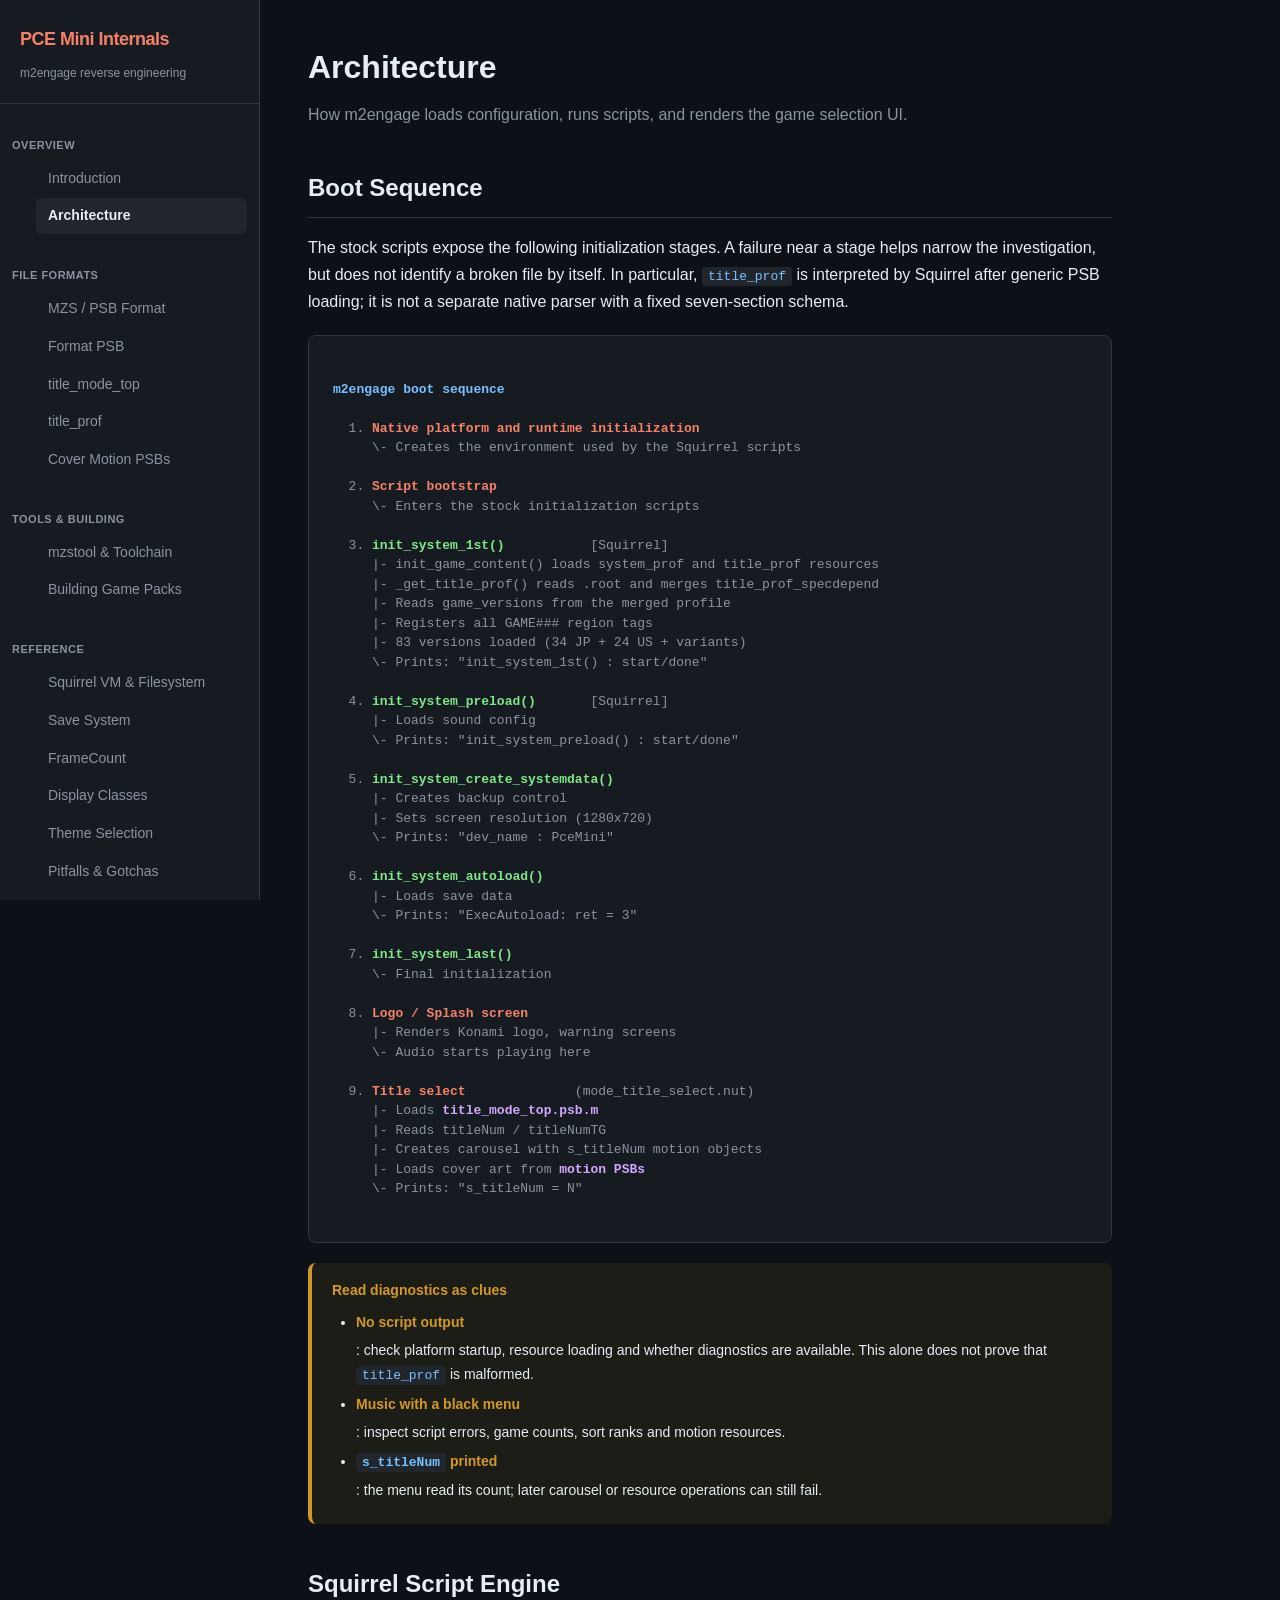
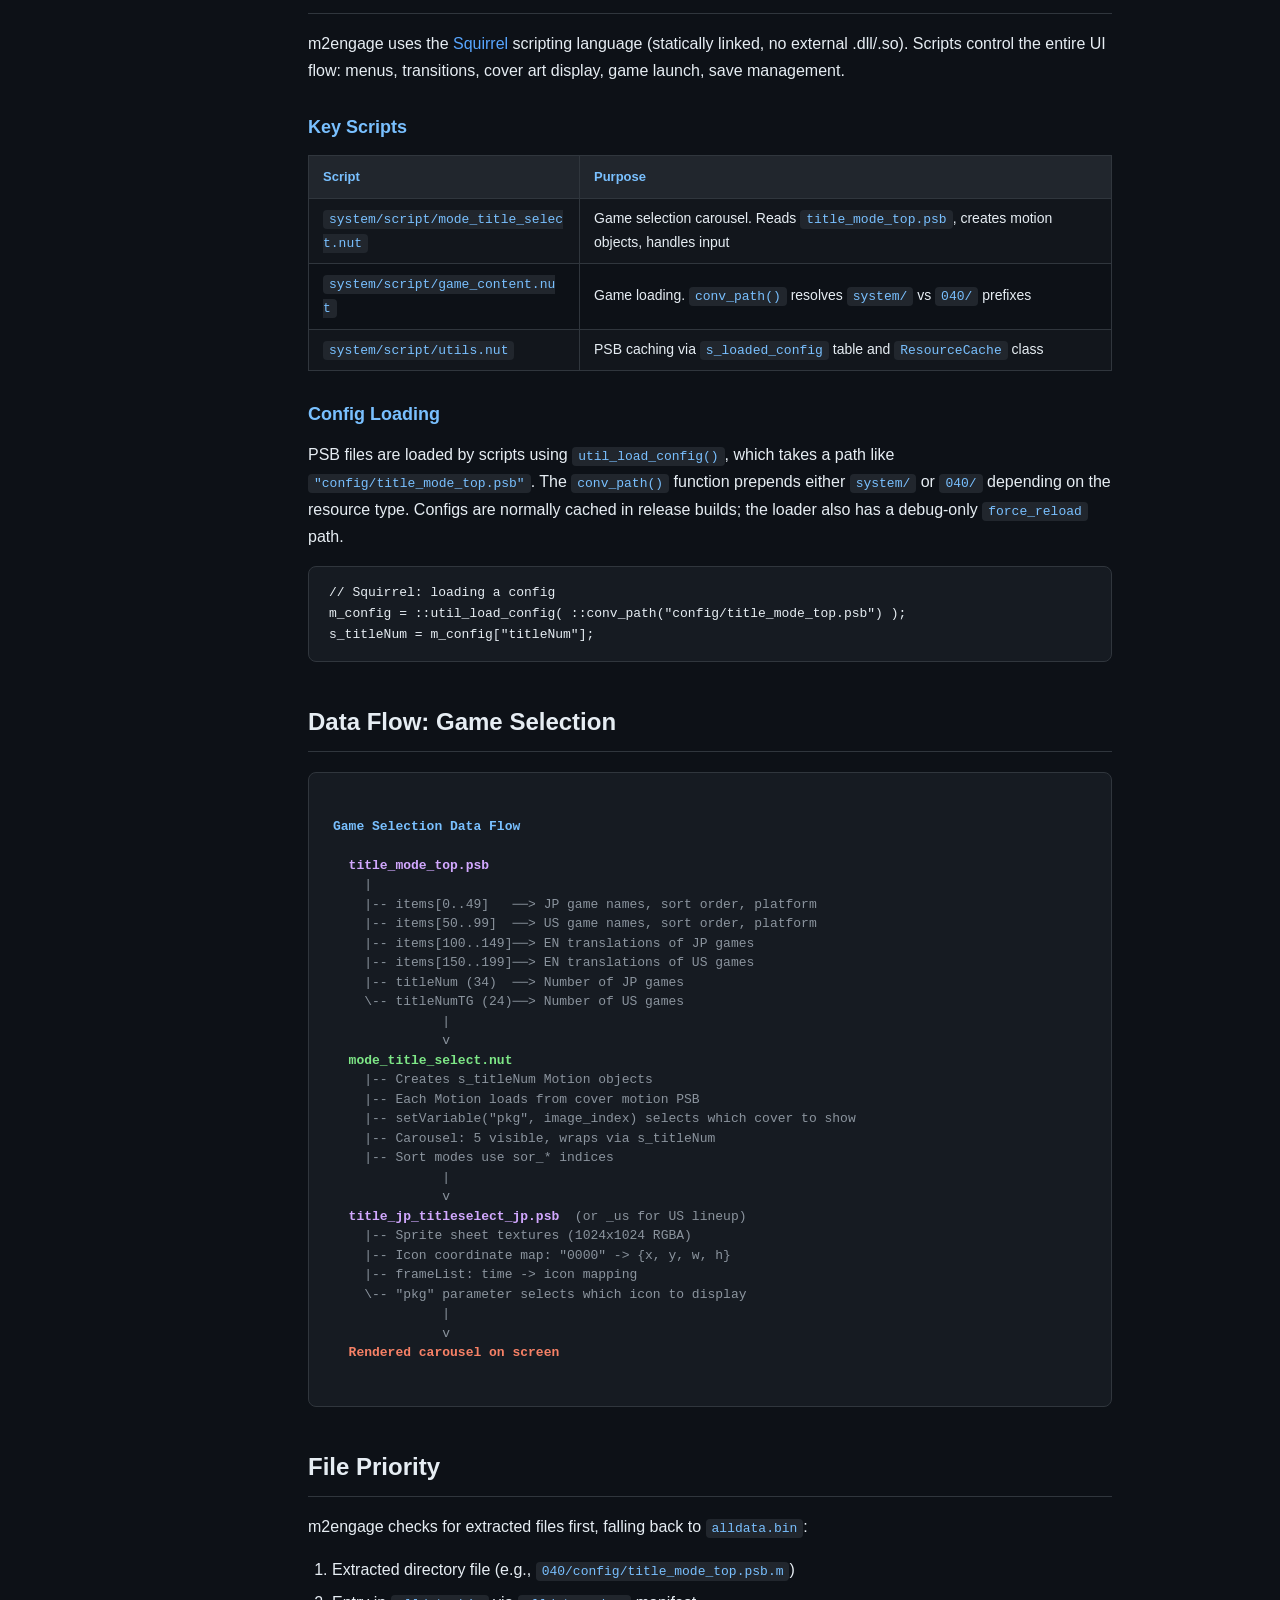
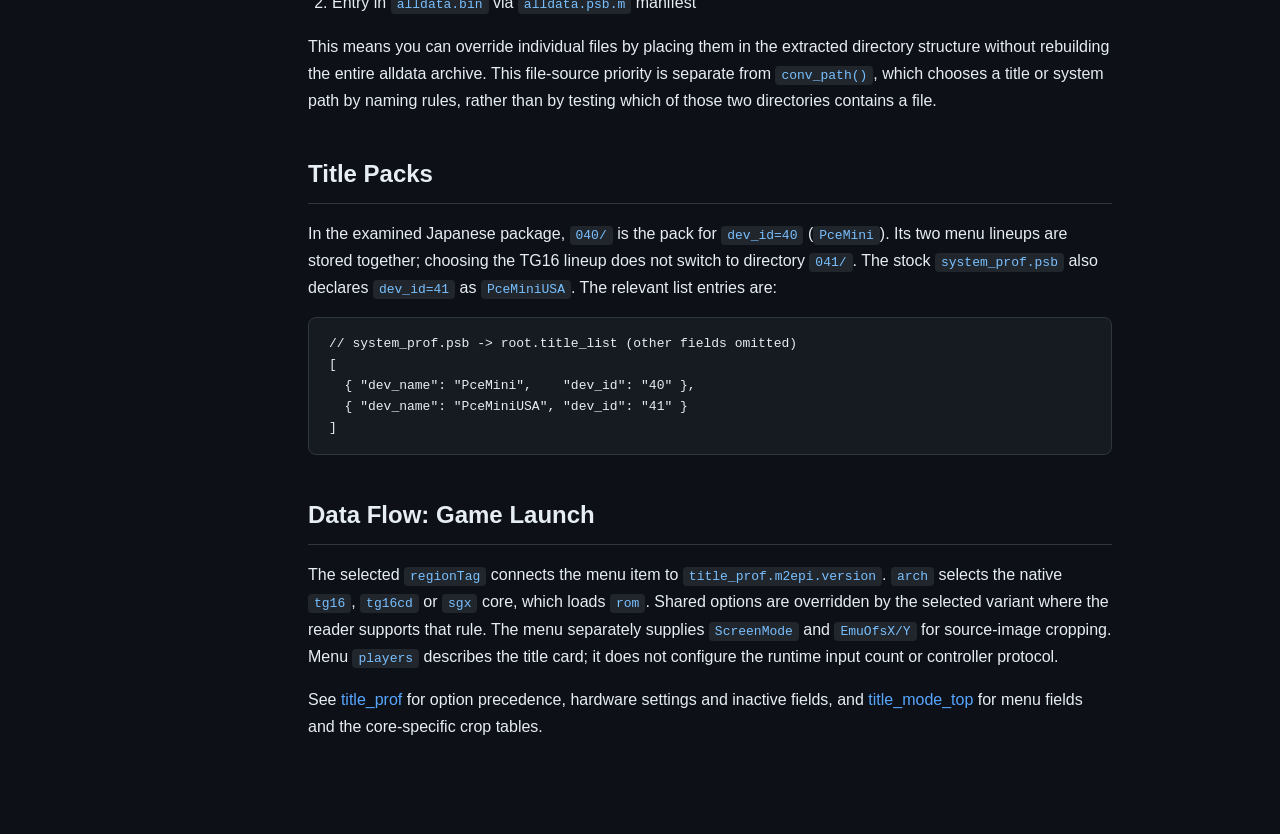
==== commit 396d91de: "Document PSB animation blend modes and RGB gain with native evidence" ====
--- a/architecture.html
+++ b/architecture.html
@@ -20,6 +20,7 @@
     <div class="section-label">File Formats</div>
     <ul>
       <li><a href="mzs-format.html">MZS / PSB Format</a></li>
+      <li><a href="psb-format.html">Format PSB</a></li>
       <li><a href="title-mode-top.html">title_mode_top</a></li>
       <li><a href="title-prof.html">title_prof</a></li>
       <li><a href="cover-motion.html">Cover Motion PSBs</a></li>
